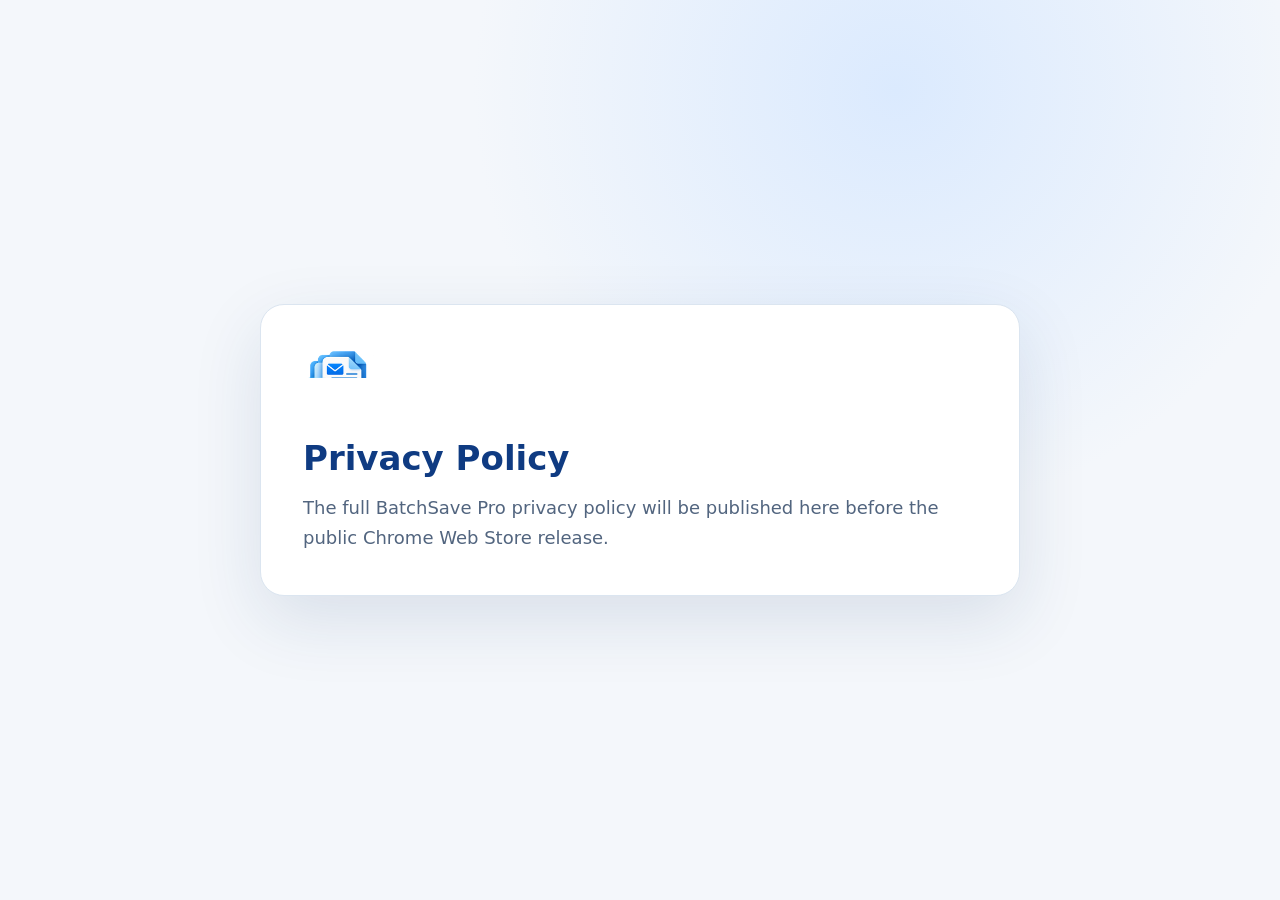
==== privacy.html @ c43b8099 "Add BatchSave Pro website scaffold and public brand assets" ====
<!doctype html>
<html lang="en">
<head>
  <meta charset="utf-8">
  <meta name="viewport" content="width=device-width,initial-scale=1">
  <meta name="robots" content="index,follow">
  <title>Privacy Policy — BatchSave Pro</title>
  <link rel="icon" href="assets/batchsave-logo.png">
  <link rel="stylesheet" href="styles.css">
</head>
<body>
  <main class="shell">
    <article class="hero" style="display:block;max-width:760px">
      <img class="logo" src="assets/batchsave-logo.png" alt="BatchSave Pro" style="width:72px;height:72px">
      <h1 style="font-size:34px;margin-top:18px">Privacy Policy</h1>
      <p class="lead">The full BatchSave Pro privacy policy will be published here before the public Chrome Web Store release.</p>
    </article>
  </main>
</body>
</html>
---- styles.css ----
:root{
  font-family:Inter,system-ui,-apple-system,"Segoe UI",sans-serif;
  color:#12213d;
  background:#f4f7fb;
}
*{box-sizing:border-box}
body{margin:0;min-height:100vh}
.shell{
  min-height:100vh;
  display:grid;
  place-items:center;
  padding:32px;
  background:
    radial-gradient(circle at 70% 10%,#dbeafe 0,transparent 35%),
    #f4f7fb;
}
.hero{
  width:min(760px,100%);
  display:flex;
  gap:28px;
  align-items:center;
  padding:42px;
  border:1px solid #dbe5f0;
  border-radius:24px;
  background:#fff;
  box-shadow:0 24px 70px rgba(25,57,107,.12);
}
.logo{width:112px;height:112px;object-fit:contain;flex:0 0 112px}
.eyebrow{
  margin:0 0 8px;
  color:#2563eb;
  font-size:13px;
  font-weight:700;
  letter-spacing:.08em;
  text-transform:uppercase;
}
h1{margin:0;font-size:44px;line-height:1.05;color:#0f3b82}
.lead{margin:16px 0 0;font-size:18px;line-height:1.65;color:#52657f}
.status{
  display:inline-block;
  margin:20px 0 0;
  padding:9px 13px;
  border-radius:999px;
  background:#eff6ff;
  color:#1d4ed8;
  font-size:13px;
  font-weight:700;
}
@media(max-width:620px){
  .hero{align-items:flex-start;flex-direction:column;padding:28px}
  .logo{width:88px;height:88px;flex-basis:88px}
  h1{font-size:36px}
}
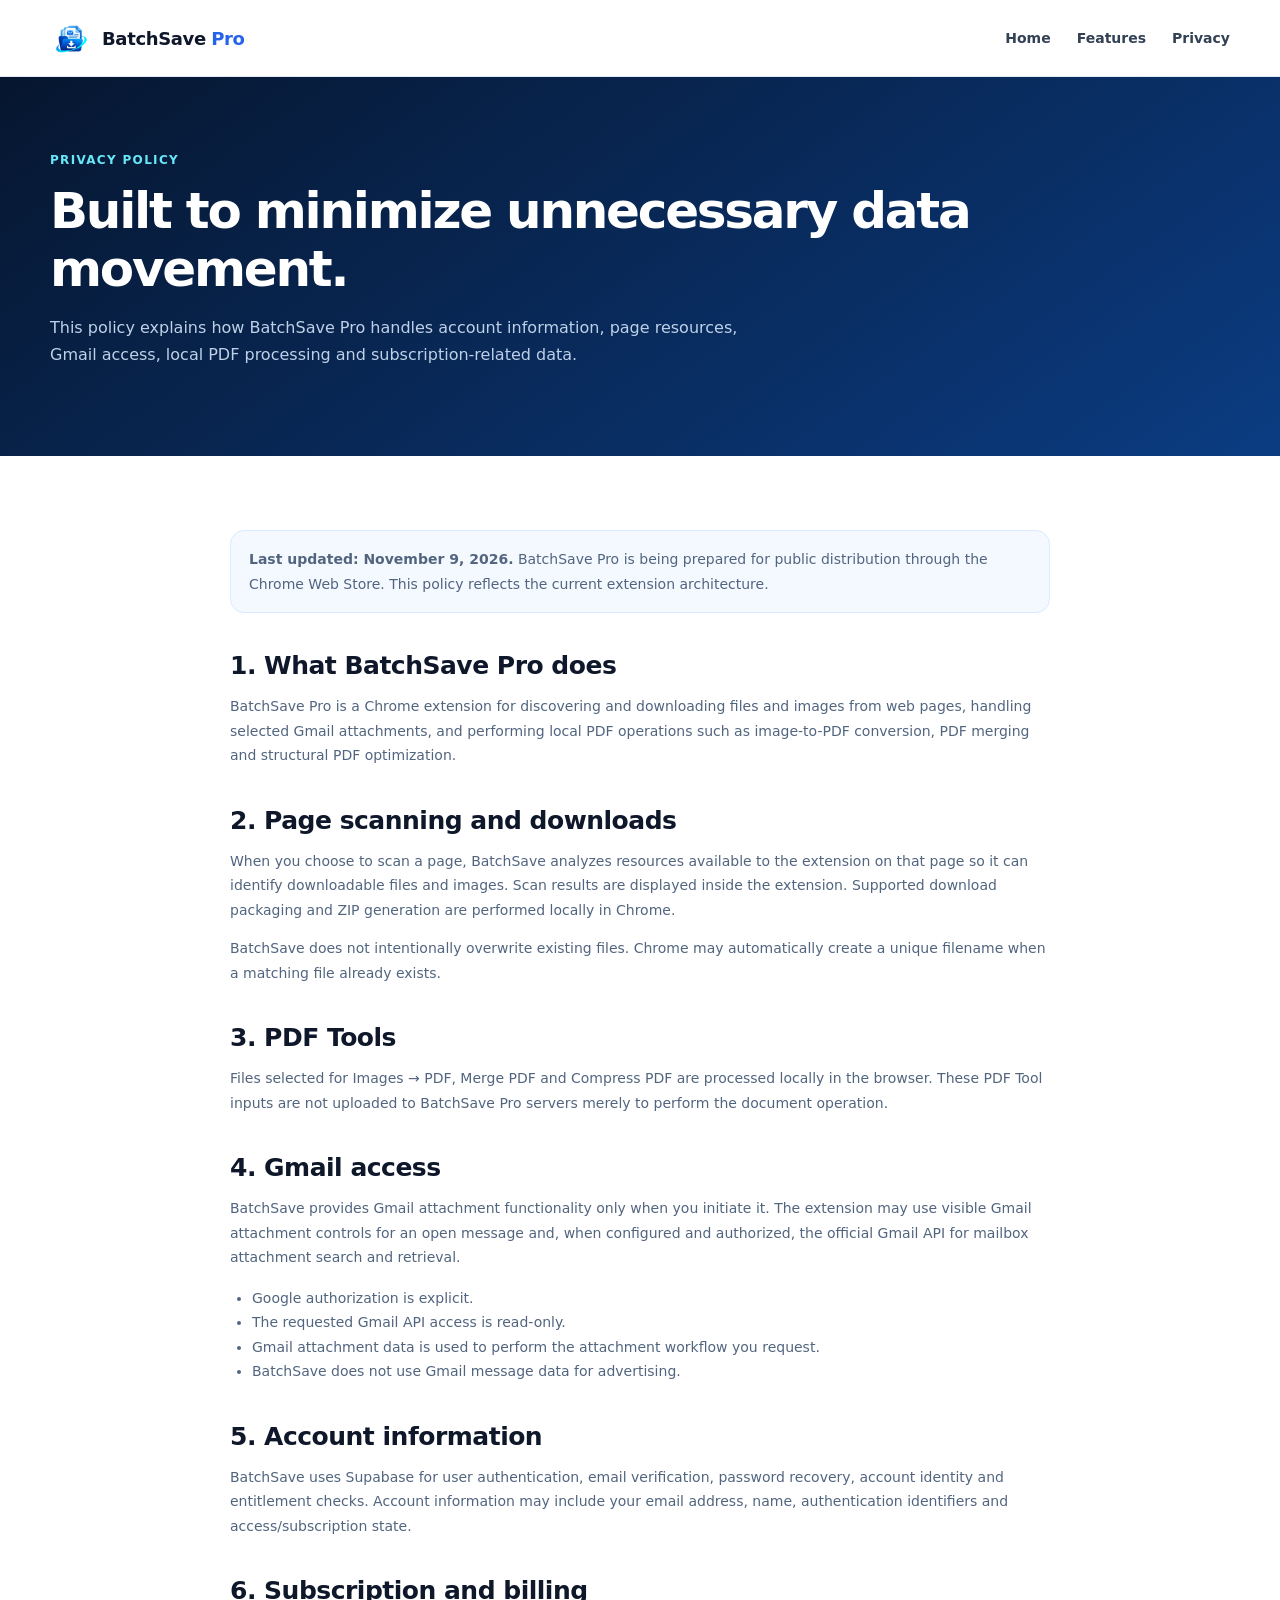
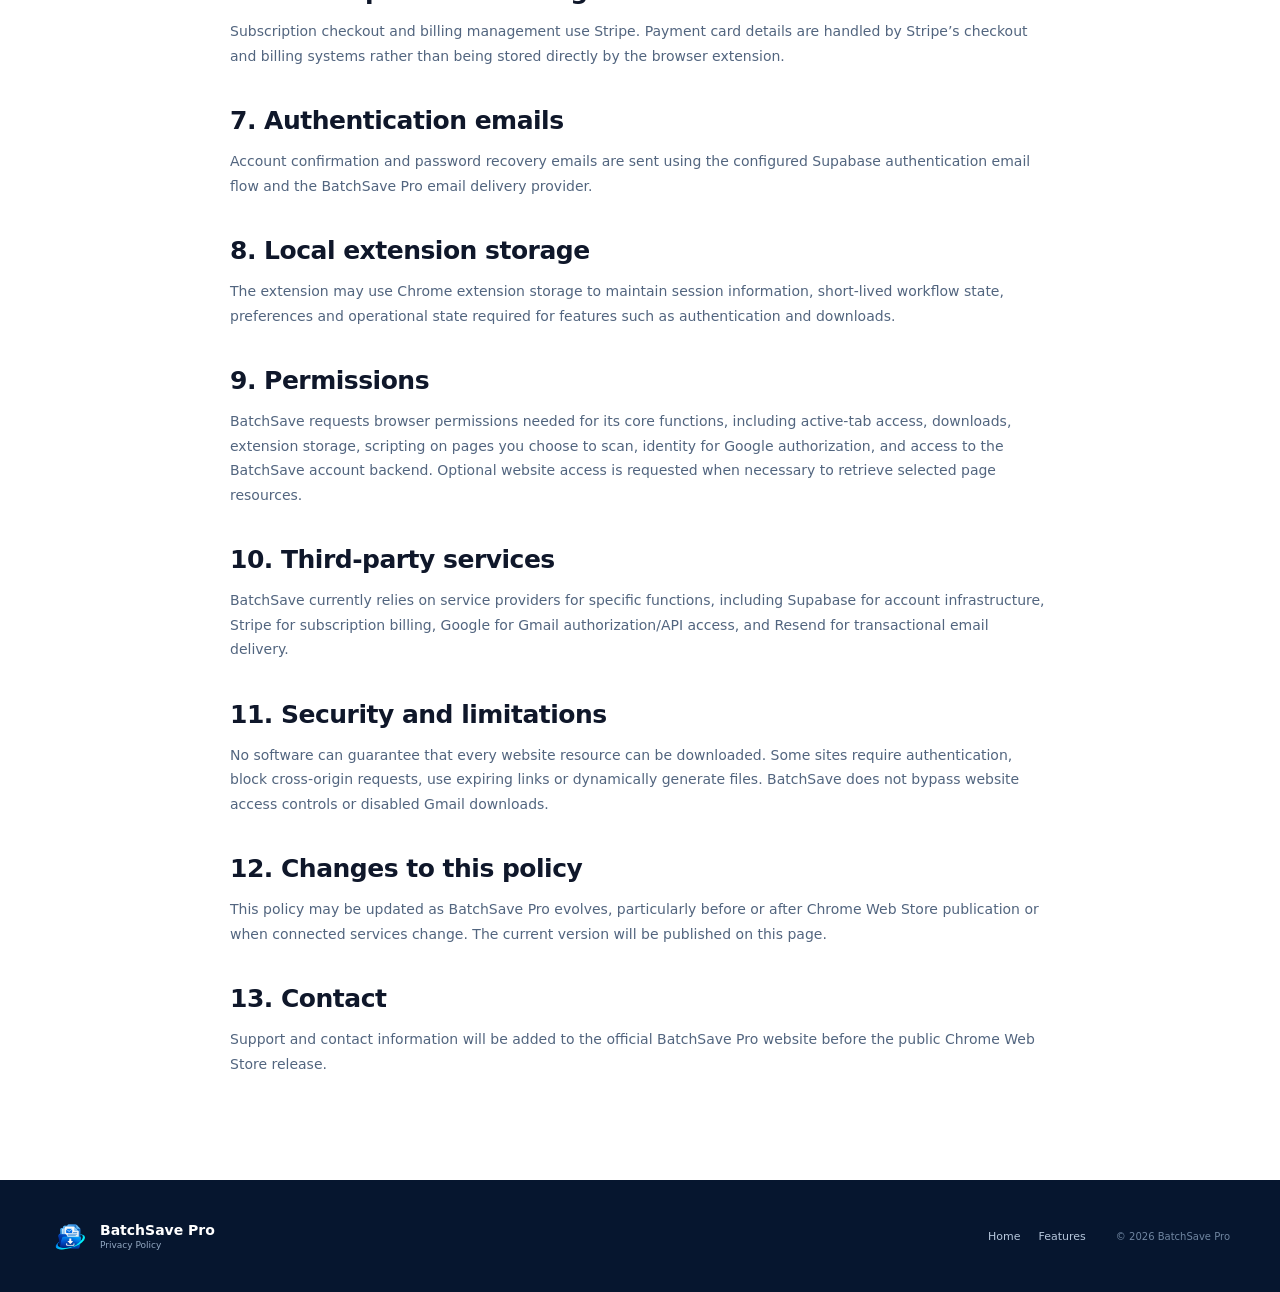
==== commit 35c3b2a6: "Launch modern BatchSave Pro product website" ====
--- a/privacy.html
+++ b/privacy.html
@@ -3,18 +3,90 @@
 <head>
   <meta charset="utf-8">
   <meta name="viewport" content="width=device-width,initial-scale=1">
-  <meta name="robots" content="index,follow">
+  <meta name="description" content="BatchSave Pro privacy policy.">
+  <meta name="theme-color" content="#071b45">
   <title>Privacy Policy — BatchSave Pro</title>
-  <link rel="icon" href="assets/batchsave-logo.png">
+  <link rel="icon" type="image/png" href="assets/app-icon.png">
   <link rel="stylesheet" href="styles.css">
+  <style>
+    .policy-hero{background:linear-gradient(145deg,#06162f,#0b3c82);padding:72px 0;color:#fff}
+    .policy-hero h1{font-size:50px;letter-spacing:-.045em;margin:14px 0 12px}
+    .policy-hero p{color:#bfd1e8;max-width:720px;line-height:1.7}
+    .policy{max-width:820px;margin:0 auto;padding:60px 0 90px}
+    .policy h2{font-size:25px;margin:38px 0 12px;letter-spacing:-.02em}
+    .policy h3{font-size:17px;margin:24px 0 8px}
+    .policy p,.policy li{font-size:14px;line-height:1.75;color:#52657f}
+    .policy ul{padding-left:22px}
+    .policy .notice{background:#f4f8ff;border:1px solid #dbeafe;border-radius:14px;padding:16px 18px}
+  </style>
 </head>
 <body>
-  <main class="shell">
-    <article class="hero" style="display:block;max-width:760px">
-      <img class="logo" src="assets/batchsave-logo.png" alt="BatchSave Pro" style="width:72px;height:72px">
-      <h1 style="font-size:34px;margin-top:18px">Privacy Policy</h1>
-      <p class="lead">The full BatchSave Pro privacy policy will be published here before the public Chrome Web Store release.</p>
-    </article>
-  </main>
+<header class="site-header">
+  <div class="container nav">
+    <a class="brand" href="/"><img src="assets/batchsave-logo.png" alt=""><span><strong>BatchSave</strong> <em>Pro</em></span></a>
+    <nav class="nav-links"><a href="/">Home</a><a href="/#features">Features</a><a href="/#privacy">Privacy</a></nav>
+  </div>
+</header>
+<main>
+<section class="policy-hero">
+  <div class="container">
+    <span class="section-kicker light">Privacy Policy</span>
+    <h1>Built to minimize unnecessary data movement.</h1>
+    <p>This policy explains how BatchSave Pro handles account information, page resources, Gmail access, local PDF processing and subscription-related data.</p>
+  </div>
+</section>
+<div class="container">
+  <article class="policy">
+    <p class="notice"><strong>Last updated: November 9, 2026.</strong> BatchSave Pro is being prepared for public distribution through the Chrome Web Store. This policy reflects the current extension architecture.</p>
+
+    <h2>1. What BatchSave Pro does</h2>
+    <p>BatchSave Pro is a Chrome extension for discovering and downloading files and images from web pages, handling selected Gmail attachments, and performing local PDF operations such as image-to-PDF conversion, PDF merging and structural PDF optimization.</p>
+
+    <h2>2. Page scanning and downloads</h2>
+    <p>When you choose to scan a page, BatchSave analyzes resources available to the extension on that page so it can identify downloadable files and images. Scan results are displayed inside the extension. Supported download packaging and ZIP generation are performed locally in Chrome.</p>
+    <p>BatchSave does not intentionally overwrite existing files. Chrome may automatically create a unique filename when a matching file already exists.</p>
+
+    <h2>3. PDF Tools</h2>
+    <p>Files selected for Images → PDF, Merge PDF and Compress PDF are processed locally in the browser. These PDF Tool inputs are not uploaded to BatchSave Pro servers merely to perform the document operation.</p>
+
+    <h2>4. Gmail access</h2>
+    <p>BatchSave provides Gmail attachment functionality only when you initiate it. The extension may use visible Gmail attachment controls for an open message and, when configured and authorized, the official Gmail API for mailbox attachment search and retrieval.</p>
+    <ul>
+      <li>Google authorization is explicit.</li>
+      <li>The requested Gmail API access is read-only.</li>
+      <li>Gmail attachment data is used to perform the attachment workflow you request.</li>
+      <li>BatchSave does not use Gmail message data for advertising.</li>
+    </ul>
+
+    <h2>5. Account information</h2>
+    <p>BatchSave uses Supabase for user authentication, email verification, password recovery, account identity and entitlement checks. Account information may include your email address, name, authentication identifiers and access/subscription state.</p>
+
+    <h2>6. Subscription and billing</h2>
+    <p>Subscription checkout and billing management use Stripe. Payment card details are handled by Stripe’s checkout and billing systems rather than being stored directly by the browser extension.</p>
+
+    <h2>7. Authentication emails</h2>
+    <p>Account confirmation and password recovery emails are sent using the configured Supabase authentication email flow and the BatchSave Pro email delivery provider.</p>
+
+    <h2>8. Local extension storage</h2>
+    <p>The extension may use Chrome extension storage to maintain session information, short-lived workflow state, preferences and operational state required for features such as authentication and downloads.</p>
+
+    <h2>9. Permissions</h2>
+    <p>BatchSave requests browser permissions needed for its core functions, including active-tab access, downloads, extension storage, scripting on pages you choose to scan, identity for Google authorization, and access to the BatchSave account backend. Optional website access is requested when necessary to retrieve selected page resources.</p>
+
+    <h2>10. Third-party services</h2>
+    <p>BatchSave currently relies on service providers for specific functions, including Supabase for account infrastructure, Stripe for subscription billing, Google for Gmail authorization/API access, and Resend for transactional email delivery.</p>
+
+    <h2>11. Security and limitations</h2>
+    <p>No software can guarantee that every website resource can be downloaded. Some sites require authentication, block cross-origin requests, use expiring links or dynamically generate files. BatchSave does not bypass website access controls or disabled Gmail downloads.</p>
+
+    <h2>12. Changes to this policy</h2>
+    <p>This policy may be updated as BatchSave Pro evolves, particularly before or after Chrome Web Store publication or when connected services change. The current version will be published on this page.</p>
+
+    <h2>13. Contact</h2>
+    <p>Support and contact information will be added to the official BatchSave Pro website before the public Chrome Web Store release.</p>
+  </article>
+</div>
+</main>
+<footer class="site-footer"><div class="container footer-grid"><div class="footer-brand"><img src="assets/batchsave-logo.png" alt=""><div><strong>BatchSave Pro</strong><span>Privacy Policy</span></div></div><div class="footer-links"><a href="/">Home</a><a href="/#features">Features</a></div><div class="footer-copy">© 2026 BatchSave Pro</div></div></footer>
 </body>
-</html>
+</html>
--- a/styles.css
+++ b/styles.css
@@ -1,53 +1,140 @@
 :root{
-  font-family:Inter,system-ui,-apple-system,"Segoe UI",sans-serif;
-  color:#12213d;
-  background:#f4f7fb;
+  --navy:#071b45;
+  --navy-2:#0b2d6b;
+  --blue:#2563eb;
+  --blue-2:#1d4ed8;
+  --cyan:#22d3ee;
+  --ink:#0f172a;
+  --text:#475569;
+  --muted:#64748b;
+  --line:#dbe5f0;
+  --soft:#f4f7fb;
+  --white:#fff;
+  font-family:Inter,ui-sans-serif,system-ui,-apple-system,BlinkMacSystemFont,"Segoe UI",sans-serif;
+  color:var(--ink);
+  background:var(--white);
 }
 *{box-sizing:border-box}
-body{margin:0;min-height:100vh}
-.shell{
-  min-height:100vh;
-  display:grid;
-  place-items:center;
-  padding:32px;
-  background:
-    radial-gradient(circle at 70% 10%,#dbeafe 0,transparent 35%),
-    #f4f7fb;
+html{scroll-behavior:smooth}
+body{margin:0;background:#fff;color:var(--ink);-webkit-font-smoothing:antialiased}
+a{color:inherit}
+img{max-width:100%}
+.container{width:min(1180px,calc(100% - 40px));margin:0 auto}
+.site-header{position:sticky;top:0;z-index:50;background:rgba(255,255,255,.88);border-bottom:1px solid rgba(219,229,240,.8);backdrop-filter:blur(18px)}
+.nav{height:76px;display:flex;align-items:center;gap:28px}
+.brand{display:flex;align-items:center;gap:10px;text-decoration:none;margin-right:auto}
+.brand img{width:42px;height:42px;object-fit:contain}
+.brand span{font-size:18px;letter-spacing:-.02em}.brand strong{font-weight:800}.brand em{font-style:normal;color:var(--blue);font-weight:800}
+.nav-links{display:flex;align-items:center;gap:26px}
+.nav-links a{font-size:14px;text-decoration:none;color:#334155;font-weight:600}
+.nav-links a:hover{color:var(--blue)}
+.nav-cta{border-radius:12px;background:var(--navy);color:#fff;padding:11px 15px;font-size:13px;font-weight:800;text-decoration:none}
+.is-disabled{cursor:default}
+.hero{position:relative;overflow:hidden;background:
+  radial-gradient(circle at 80% 18%,rgba(34,211,238,.18),transparent 28%),
+  radial-gradient(circle at 65% 58%,rgba(37,99,235,.12),transparent 32%),
+  linear-gradient(180deg,#f8fbff 0,#fff 92%);padding:94px 0 82px}
+.hero:before{content:"";position:absolute;inset:0;background-image:linear-gradient(rgba(7,27,69,.035) 1px,transparent 1px),linear-gradient(90deg,rgba(7,27,69,.035) 1px,transparent 1px);background-size:54px 54px;mask-image:linear-gradient(to bottom,#000,transparent 80%)}
+.hero-grid{position:relative;display:grid;grid-template-columns:1.02fr .98fr;gap:70px;align-items:center}
+.eyebrow,.section-kicker{display:inline-flex;align-items:center;gap:8px;font-size:12px;font-weight:800;letter-spacing:.11em;text-transform:uppercase;color:var(--blue)}
+.eyebrow-dot{width:7px;height:7px;border-radius:50%;background:#22c55e;box-shadow:0 0 0 5px rgba(34,197,94,.12)}
+.hero h1{font-size:clamp(54px,6vw,82px);line-height:.98;letter-spacing:-.06em;margin:20px 0 24px;max-width:720px}
+.hero h1 span{color:var(--blue)}
+.hero-lead{font-size:20px;line-height:1.65;color:#52657f;margin:0;max-width:670px}
+.hero-actions{display:flex;gap:12px;align-items:stretch;margin-top:32px;flex-wrap:wrap}
+.button{display:inline-flex;align-items:center;justify-content:center;border-radius:14px;text-decoration:none;font-weight:800;padding:14px 20px;min-height:54px}
+.button.primary{background:linear-gradient(135deg,#0b2d6b,#2563eb);color:#fff;flex-direction:column;align-items:flex-start;min-width:235px}
+.button.primary small{font-size:10px;color:#bfdbfe;margin-top:2px;font-weight:600}
+.button.secondary{border:1px solid var(--line);background:#fff;color:#1e293b}
+.trust-row{display:flex;gap:18px;flex-wrap:wrap;margin-top:25px;font-size:12px;color:#64748b;font-weight:650}
+.trust-row i{font-style:normal;color:#16a34a;margin-right:4px}
+.product-visual{border-radius:24px;background:#0b1934;padding:13px;box-shadow:0 35px 90px rgba(15,23,42,.22);transform:rotate(.5deg)}
+.browser-bar{height:38px;display:flex;gap:7px;align-items:center;padding:0 9px;color:#94a3b8}
+.browser-dot{width:8px;height:8px;border-radius:50%;background:#405275}
+.browser-address{margin-left:8px;flex:1;background:#132746;border:1px solid #244166;border-radius:9px;padding:6px 11px;font-size:10px}
+.extension-card{background:#f8fbff;border-radius:16px;overflow:hidden}
+.extension-head{padding:16px 18px;background:linear-gradient(135deg,#08265c,#1557c0);display:flex;align-items:center;justify-content:space-between;color:#fff}
+.extension-brand{display:flex;align-items:center;gap:10px}.extension-brand img{width:45px;height:45px;object-fit:contain}
+.extension-brand div{display:flex;flex-direction:column}.extension-brand strong{font-size:15px}.extension-brand small{font-size:9px;color:#dbeafe;margin-top:2px}
+.version-pill{font-size:9px;border:1px solid rgba(255,255,255,.35);padding:5px 8px;border-radius:999px;background:rgba(255,255,255,.08)}
+.account-strip{display:flex;align-items:center;gap:10px;padding:10px 16px;background:#eef5ff;border-bottom:1px solid #d9e6f6}
+.status-dot{width:8px;height:8px;border-radius:50%;background:#22c55e}
+.account-strip div{display:flex;flex-direction:column}.account-strip strong{font-size:10px}.account-strip small{font-size:8px;color:#64748b}
+.mini-tabs{display:grid;grid-template-columns:1fr 1fr;padding:10px 15px 0;gap:6px}
+.mini-tabs span{font-size:10px;text-align:center;padding:8px;border-radius:9px;color:#64748b}.mini-tabs .active{background:#e6efff;color:#1557c0;font-weight:800}
+.mini-actions{display:grid;grid-template-columns:1fr 1fr;gap:7px;padding:10px 15px}.mini-actions span{font-size:9px;text-align:center;border:1px solid #cbd8ea;padding:9px;border-radius:9px;font-weight:700}.mini-actions .primary-action{background:#2563eb;color:#fff;border-color:#2563eb}
+.mini-filter{display:flex;justify-content:space-between;padding:8px 15px;font-size:8px;color:#64748b;border-top:1px solid #edf2f7;border-bottom:1px solid #edf2f7}.mini-filter strong{color:#334155}
+.file-row{display:grid;grid-template-columns:18px 32px 1fr auto;gap:8px;align-items:center;padding:10px 15px;border-bottom:1px solid #edf2f7}
+.check{width:15px;height:15px;border:1px solid #b7c6da;border-radius:4px;font-size:9px;display:grid;place-items:center}.check.on{background:#2563eb;color:#fff;border-color:#2563eb}
+.file-icon{width:30px;height:30px;border-radius:8px;background:#fee2e2;color:#b91c1c;display:grid;place-items:center;font-size:7px;font-weight:900}.file-icon.photo{background:#dcfce7;color:#15803d}.file-icon.doc{background:#dbeafe;color:#1d4ed8}
+.file-row div{display:flex;flex-direction:column}.file-row strong{font-size:9px}.file-row small{font-size:7px;color:#94a3b8;margin-top:2px}.file-row b{font-size:7px;color:#64748b}
+.mini-footer{display:flex;justify-content:space-between;align-items:center;padding:12px 15px;font-size:8px;color:#64748b}.mini-footer strong{background:#0f3b82;color:#fff;border-radius:8px;padding:7px 9px}
+.metrics{border-top:1px solid #eef2f7;border-bottom:1px solid #eef2f7;background:#fff}
+.metrics-grid{display:grid;grid-template-columns:repeat(4,1fr)}
+.metrics-grid div{padding:25px 22px;border-right:1px solid #eef2f7;display:flex;flex-direction:column}.metrics-grid div:last-child{border-right:0}
+.metrics-grid strong{font-size:22px;letter-spacing:-.03em}.metrics-grid span{font-size:12px;color:#64748b;margin-top:3px}
+.section{padding:100px 0}
+.section-heading{max-width:780px;margin-bottom:46px}.section-heading.centered{text-align:center;margin-left:auto;margin-right:auto}
+.section-heading h2,.split h2,.privacy-grid h2,.account-section h2,.cta-card h2{font-size:clamp(38px,4.6vw,58px);line-height:1.08;letter-spacing:-.045em;margin:14px 0 18px}
+.section-heading p,.section-copy,.privacy-grid>div>p{font-size:18px;line-height:1.7;color:#64748b;margin:0}
+.feature-grid{display:grid;grid-template-columns:repeat(3,1fr);gap:16px}
+.feature-card{border:1px solid var(--line);border-radius:20px;padding:28px;background:linear-gradient(180deg,#fff,#fbfdff);min-height:245px}
+.feature-card.feature-large{grid-column:span 2;background:linear-gradient(135deg,#f4f8ff,#fff)}
+.feature-icon{width:44px;height:44px;border-radius:12px;background:#eaf1ff;color:#1d4ed8;display:grid;place-items:center;font-size:15px;font-weight:900;margin-bottom:24px}
+.card-kicker{font-size:11px;text-transform:uppercase;letter-spacing:.1em;color:#2563eb;font-weight:800}
+.feature-card h3,.pdf-card h3{font-size:23px;letter-spacing:-.025em;margin:8px 0 10px}.feature-card:not(.feature-large) h3{margin-top:0}
+.feature-card p,.pdf-card p{font-size:14px;line-height:1.7;color:#64748b;margin:0}
+.chip-row{display:flex;gap:7px;flex-wrap:wrap;margin-top:20px}.chip-row span{border-radius:999px;background:#fff;border:1px solid #dbe5f0;padding:6px 9px;font-size:10px;font-weight:800;color:#52657f}
+.section-dark{background:linear-gradient(145deg,#06162f,#0a2c68 70%,#0b3c82);color:#fff;position:relative;overflow:hidden}
+.section-dark:after{content:"";position:absolute;width:520px;height:520px;border-radius:50%;border:1px solid rgba(96,165,250,.16);right:-180px;top:-180px;box-shadow:0 0 0 70px rgba(96,165,250,.035),0 0 0 140px rgba(96,165,250,.025)}
+.split{display:grid;grid-template-columns:1fr 1fr;gap:74px;align-items:center;position:relative;z-index:1}
+.section-kicker.light{color:#67e8f9}.light-copy{color:#bfd1e8!important}
+.dark-feature-list{margin-top:34px;display:grid;gap:22px}.dark-feature-list>div{display:grid;grid-template-columns:44px 1fr;gap:14px}.dark-feature-list>div>span{color:#67e8f9;font-size:11px;font-weight:900;padding-top:3px}.dark-feature-list strong{font-size:16px}.dark-feature-list p{color:#a9bdd8;font-size:13px;line-height:1.65;margin:5px 0 0}.dark-feature-list code{color:#bae6fd;background:rgba(255,255,255,.08);padding:2px 5px;border-radius:5px}
+.privacy-note{margin-top:28px;border:1px solid rgba(125,211,252,.25);background:rgba(15,23,42,.25);border-radius:14px;padding:15px;color:#bcd1ea;font-size:12px}.privacy-note strong{color:#fff}
+.mail-visual{background:#fff;color:#0f172a;border-radius:22px;padding:20px;box-shadow:0 28px 70px rgba(0,0,0,.25);transform:rotate(-.7deg)}
+.mail-head{display:flex;align-items:center;gap:12px;border-bottom:1px solid #edf2f7;padding-bottom:14px}.mail-logo{width:40px;height:40px;border-radius:11px;background:#ea4335;color:#fff;display:grid;place-items:center;font-weight:900}.mail-head div{display:flex;flex-direction:column}.mail-head strong{font-size:14px}.mail-head small{font-size:9px;color:#94a3b8}
+.mail-search{display:flex;justify-content:space-between;align-items:center;margin:16px 0;border:1px solid #dbe5f0;border-radius:10px;padding:9px 10px;font-size:9px;color:#64748b}.mail-search b{background:#2563eb;color:#fff;padding:7px 9px;border-radius:7px;font-size:8px}
+.mail-file{display:grid;grid-template-columns:20px 1fr auto;gap:9px;align-items:center;padding:12px 6px;border-bottom:1px solid #eef2f7}.mail-check{width:16px;height:16px;border-radius:4px;background:#2563eb;color:#fff;display:grid;place-items:center;font-size:9px}.mail-file div{display:flex;flex-direction:column}.mail-file strong{font-size:10px}.mail-file small{font-size:8px;color:#94a3b8;margin-top:2px}.mail-file em{font-style:normal;font-size:8px;color:#64748b;font-weight:800}
+.mail-bottom{display:flex;align-items:center;justify-content:space-between;margin-top:16px;font-size:9px}.mail-bottom div{display:flex;gap:6px}.mail-bottom b{background:#2563eb;color:#fff;padding:8px 9px;border-radius:7px;font-size:8px}.mail-bottom b.outline{background:#fff;color:#334155;border:1px solid #dbe5f0}
+.pdf-grid{display:grid;grid-template-columns:repeat(3,1fr);gap:18px}
+.pdf-card{position:relative;border:1px solid var(--line);border-radius:22px;padding:30px;background:#fff;overflow:hidden}.pdf-card.featured{background:linear-gradient(180deg,#f3f7ff,#fff);border-color:#bfdbfe}
+.pdf-number{position:absolute;right:22px;top:18px;font-size:42px;font-weight:900;color:#edf2f7}.pdf-card.featured .pdf-number{color:#dce8ff}
+.pdf-icon{display:inline-flex;border-radius:10px;background:#0f3b82;color:#fff;padding:8px 10px;font-size:10px;font-weight:900;letter-spacing:.05em;margin-bottom:22px}
+.pdf-card ul{list-style:none;padding:0;margin:22px 0 0;display:grid;gap:9px}.pdf-card li{font-size:12px;color:#52657f}.pdf-card li:before{content:"✓";color:#2563eb;font-weight:900;margin-right:8px}
+.privacy-section{background:#f7f9fc}
+.privacy-grid{display:grid;grid-template-columns:.8fr 1.2fr;gap:70px;align-items:center}
+.text-link{display:inline-block;color:#1d4ed8;font-size:14px;font-weight:800;text-decoration:none;margin-top:24px}
+.privacy-cards{display:grid;grid-template-columns:1fr 1fr;gap:12px}.privacy-cards article{display:grid;grid-template-columns:36px 1fr;gap:12px;background:#fff;border:1px solid #e2e8f0;border-radius:16px;padding:20px}.privacy-cards article>span{width:34px;height:34px;border-radius:10px;background:#eaf1ff;color:#1d4ed8;display:grid;place-items:center;font-weight:900}.privacy-cards strong{font-size:13px}.privacy-cards p{font-size:11px;line-height:1.55;color:#64748b;margin:5px 0 0}
+.account-split{align-items:center}.account-visual{padding:30px;background:linear-gradient(145deg,#eaf2ff,#f8fbff);border-radius:28px}.account-window{background:#fff;border:1px solid #dbe5f0;border-radius:18px;padding:24px;box-shadow:0 18px 50px rgba(15,23,42,.08)}.window-kicker{font-size:9px;letter-spacing:.12em;font-weight:900;color:#2563eb}
+.account-person{display:flex;gap:12px;align-items:center;padding:20px 0;border-bottom:1px solid #eef2f7}.account-person img{width:46px;height:46px;object-fit:contain}.account-person div{display:flex;flex-direction:column}.account-person strong{font-size:14px}.account-person small{font-size:10px;color:#22a060;margin-top:2px}
+.account-line{display:flex;justify-content:space-between;gap:15px;padding:14px 0;border-bottom:1px solid #eef2f7;font-size:11px}.account-line span{color:#64748b}.account-line strong{text-align:right}
+.account-buttons{display:grid;grid-template-columns:1fr 1fr;gap:8px;margin-top:18px}.account-buttons span{text-align:center;border-radius:9px;border:1px solid #dbe5f0;padding:9px;font-size:9px;font-weight:800}
+.bullet-grid{display:grid;grid-template-columns:1fr 1fr;gap:11px;margin-top:24px}.bullet-grid span{font-size:13px;color:#334155}
+.price-card{display:flex;gap:24px;align-items:center;margin-top:28px;border:1px solid #bfdbfe;background:#f3f7ff;border-radius:17px;padding:18px}.price-card div{display:flex;flex-direction:column;min-width:145px}.price-card small{font-size:10px;color:#2563eb;font-weight:800;text-transform:uppercase}.price-card strong{font-size:26px;letter-spacing:-.03em}.price-card strong em{font-style:normal;font-size:11px;color:#64748b;font-weight:600}.price-card p{font-size:11px;line-height:1.5;color:#64748b;margin:0}
+.cta-section{padding-top:35px}.cta-card{display:grid;grid-template-columns:80px 1fr auto;gap:28px;align-items:center;background:linear-gradient(135deg,#071b45,#1557c0);border-radius:28px;padding:38px;color:#fff;box-shadow:0 26px 70px rgba(15,53,120,.22)}.cta-card>img{width:72px;height:72px;object-fit:contain}.cta-card h2{font-size:34px;margin:9px 0 8px}.cta-card p{color:#c6d8ef;font-size:13px;line-height:1.6;margin:0}.store-button{background:#fff;color:#0f3b82;border-radius:13px;padding:13px 16px;font-size:12px;font-weight:900;min-width:170px;text-align:center}.store-button small{font-size:8px;color:#64748b}
+.faq-section{padding-top:70px}.faq-grid{max-width:900px;margin:0 auto;border-top:1px solid #e2e8f0}.faq-grid details{border-bottom:1px solid #e2e8f0;padding:0}.faq-grid summary{cursor:pointer;list-style:none;font-size:15px;font-weight:750;padding:20px 4px;position:relative}.faq-grid summary:after{content:"+";position:absolute;right:4px;color:#2563eb;font-size:20px}.faq-grid details[open] summary:after{content:"−"}.faq-grid details p{font-size:13px;line-height:1.7;color:#64748b;margin:-5px 0 20px}
+.site-footer{background:#06162f;color:#fff;padding:36px 0}.footer-grid{display:grid;grid-template-columns:1fr auto auto;gap:30px;align-items:center}.footer-brand{display:flex;align-items:center;gap:10px}.footer-brand img{width:40px;height:40px}.footer-brand div{display:flex;flex-direction:column}.footer-brand strong{font-size:14px}.footer-brand span{font-size:9px;color:#93a8c2;margin-top:2px}.footer-links{display:flex;gap:18px}.footer-links a{color:#b6c7dc;text-decoration:none;font-size:11px}.footer-copy{font-size:10px;color:#7086a1}
+@media(max-width:980px){
+  .nav-links{display:none}
+  .hero-grid,.split,.privacy-grid{grid-template-columns:1fr}
+  .hero-grid{gap:50px}
+  .product-visual{max-width:620px;margin:0 auto;width:100%}
+  .feature-grid{grid-template-columns:1fr 1fr}.feature-card.feature-large{grid-column:span 2}
+  .pdf-grid{grid-template-columns:1fr}
+  .cta-card{grid-template-columns:65px 1fr}.cta-card .store-button{grid-column:1/-1}
 }
-.hero{
-  width:min(760px,100%);
-  display:flex;
-  gap:28px;
-  align-items:center;
-  padding:42px;
-  border:1px solid #dbe5f0;
-  border-radius:24px;
-  background:#fff;
-  box-shadow:0 24px 70px rgba(25,57,107,.12);
+@media(max-width:700px){
+  .container{width:min(100% - 28px,1180px)}
+  .nav{height:66px}.nav-cta{font-size:10px;padding:9px 11px}
+  .hero{padding:70px 0 58px}.hero h1{font-size:52px}.hero-lead{font-size:17px}
+  .trust-row{gap:10px}
+  .metrics-grid{grid-template-columns:1fr 1fr}.metrics-grid div{border-bottom:1px solid #eef2f7}
+  .section{padding:74px 0}
+  .feature-grid,.privacy-cards{grid-template-columns:1fr}.feature-card.feature-large{grid-column:span 1}
+  .feature-card{min-height:auto}
+  .account-visual{padding:14px}
+  .bullet-grid{grid-template-columns:1fr}
+  .price-card{align-items:flex-start;flex-direction:column;gap:8px}
+  .cta-card{grid-template-columns:1fr;text-align:left;padding:28px}.cta-card>img{width:58px;height:58px}
+  .footer-grid{grid-template-columns:1fr}.footer-links{flex-wrap:wrap}
 }
-.logo{width:112px;height:112px;object-fit:contain;flex:0 0 112px}
-.eyebrow{
-  margin:0 0 8px;
-  color:#2563eb;
-  font-size:13px;
-  font-weight:700;
-  letter-spacing:.08em;
-  text-transform:uppercase;
-}
-h1{margin:0;font-size:44px;line-height:1.05;color:#0f3b82}
-.lead{margin:16px 0 0;font-size:18px;line-height:1.65;color:#52657f}
-.status{
-  display:inline-block;
-  margin:20px 0 0;
-  padding:9px 13px;
-  border-radius:999px;
-  background:#eff6ff;
-  color:#1d4ed8;
-  font-size:13px;
-  font-weight:700;
-}
-@media(max-width:620px){
-  .hero{align-items:flex-start;flex-direction:column;padding:28px}
-  .logo{width:88px;height:88px;flex-basis:88px}
-  h1{font-size:36px}
-}
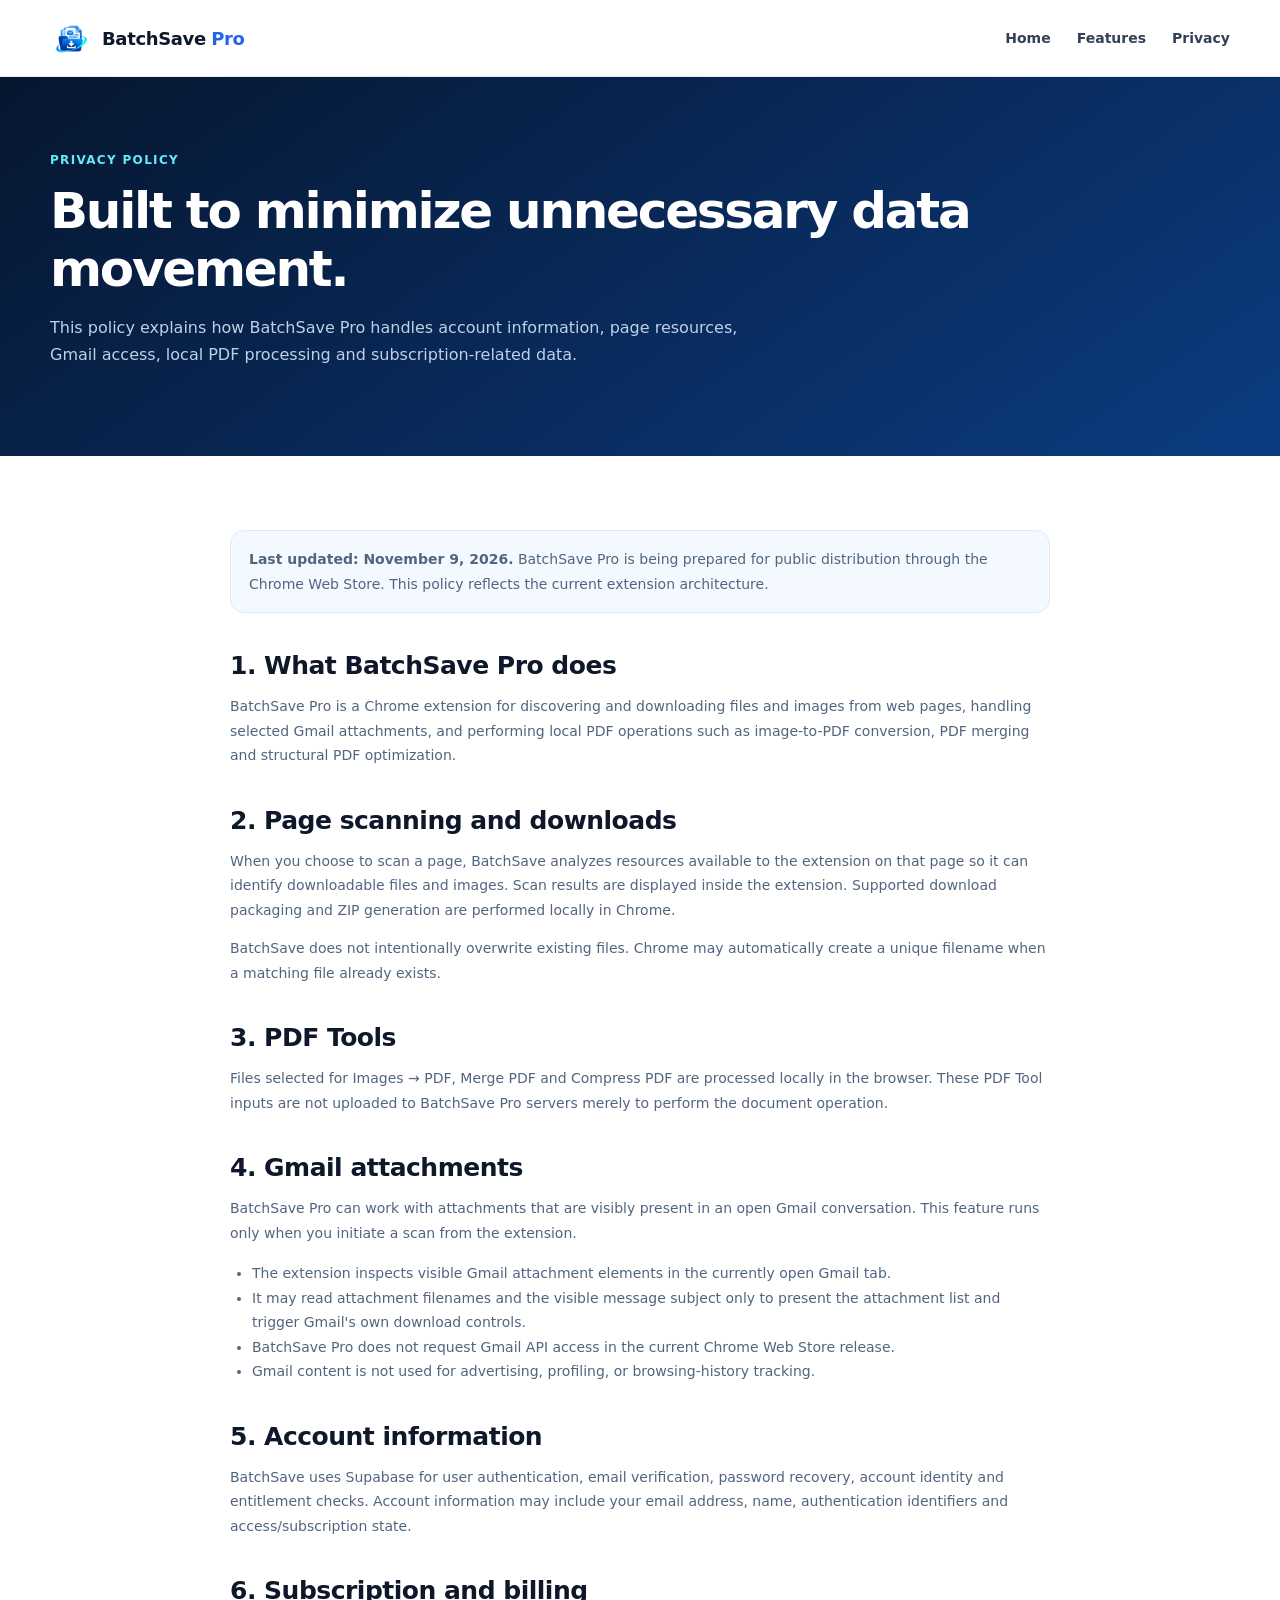
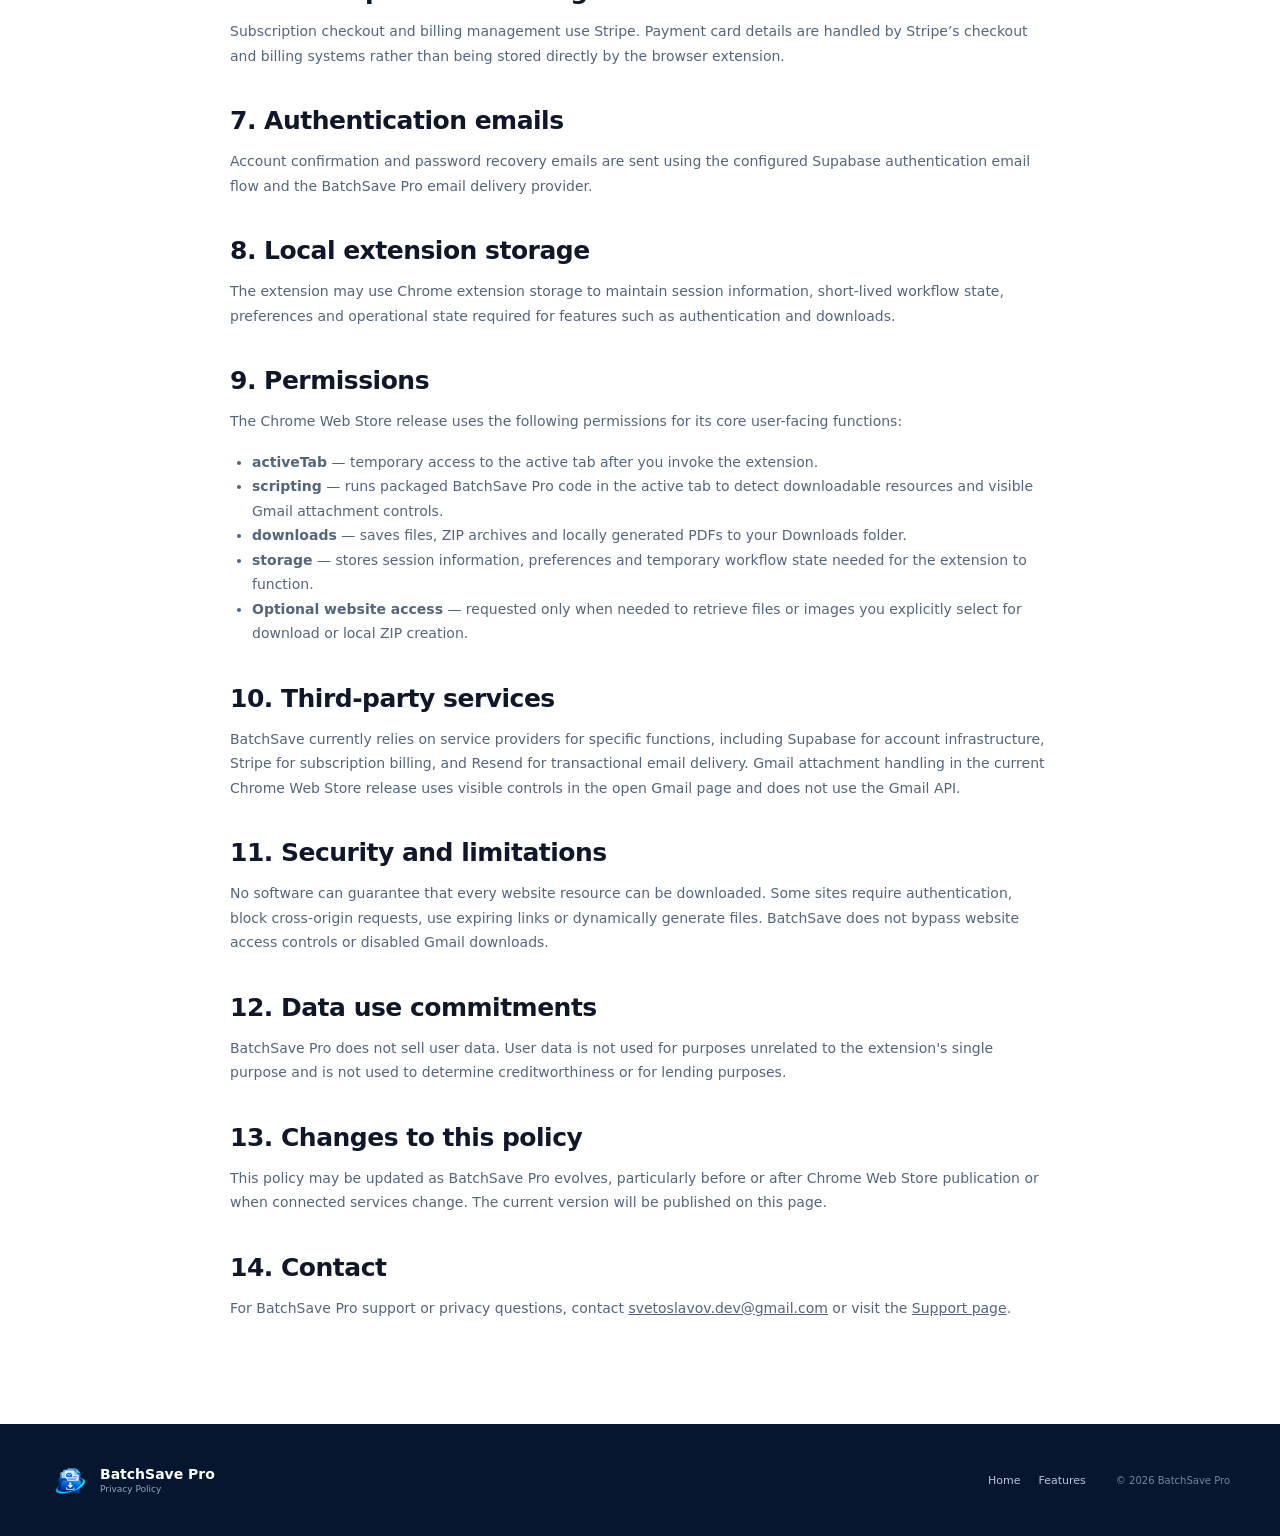
==== commit fd5241f8: "Align privacy policy with Chrome Web Store v1.0.0" ====
--- a/privacy.html
+++ b/privacy.html
@@ -49,13 +49,13 @@
     <h2>3. PDF Tools</h2>
     <p>Files selected for Images → PDF, Merge PDF and Compress PDF are processed locally in the browser. These PDF Tool inputs are not uploaded to BatchSave Pro servers merely to perform the document operation.</p>
 
-    <h2>4. Gmail access</h2>
-    <p>BatchSave provides Gmail attachment functionality only when you initiate it. The extension may use visible Gmail attachment controls for an open message and, when configured and authorized, the official Gmail API for mailbox attachment search and retrieval.</p>
+    <h2>4. Gmail attachments</h2>
+    <p>BatchSave Pro can work with attachments that are visibly present in an open Gmail conversation. This feature runs only when you initiate a scan from the extension.</p>
     <ul>
-      <li>Google authorization is explicit.</li>
-      <li>The requested Gmail API access is read-only.</li>
-      <li>Gmail attachment data is used to perform the attachment workflow you request.</li>
-      <li>BatchSave does not use Gmail message data for advertising.</li>
+      <li>The extension inspects visible Gmail attachment elements in the currently open Gmail tab.</li>
+      <li>It may read attachment filenames and the visible message subject only to present the attachment list and trigger Gmail's own download controls.</li>
+      <li>BatchSave Pro does not request Gmail API access in the current Chrome Web Store release.</li>
+      <li>Gmail content is not used for advertising, profiling, or browsing-history tracking.</li>
     </ul>
 
     <h2>5. Account information</h2>
@@ -71,19 +71,29 @@
     <p>The extension may use Chrome extension storage to maintain session information, short-lived workflow state, preferences and operational state required for features such as authentication and downloads.</p>
 
     <h2>9. Permissions</h2>
-    <p>BatchSave requests browser permissions needed for its core functions, including active-tab access, downloads, extension storage, scripting on pages you choose to scan, identity for Google authorization, and access to the BatchSave account backend. Optional website access is requested when necessary to retrieve selected page resources.</p>
+    <p>The Chrome Web Store release uses the following permissions for its core user-facing functions:</p>
+    <ul>
+      <li><strong>activeTab</strong> — temporary access to the active tab after you invoke the extension.</li>
+      <li><strong>scripting</strong> — runs packaged BatchSave Pro code in the active tab to detect downloadable resources and visible Gmail attachment controls.</li>
+      <li><strong>downloads</strong> — saves files, ZIP archives and locally generated PDFs to your Downloads folder.</li>
+      <li><strong>storage</strong> — stores session information, preferences and temporary workflow state needed for the extension to function.</li>
+      <li><strong>Optional website access</strong> — requested only when needed to retrieve files or images you explicitly select for download or local ZIP creation.</li>
+    </ul>
 
     <h2>10. Third-party services</h2>
-    <p>BatchSave currently relies on service providers for specific functions, including Supabase for account infrastructure, Stripe for subscription billing, Google for Gmail authorization/API access, and Resend for transactional email delivery.</p>
+    <p>BatchSave currently relies on service providers for specific functions, including Supabase for account infrastructure, Stripe for subscription billing, and Resend for transactional email delivery. Gmail attachment handling in the current Chrome Web Store release uses visible controls in the open Gmail page and does not use the Gmail API.</p>
 
     <h2>11. Security and limitations</h2>
     <p>No software can guarantee that every website resource can be downloaded. Some sites require authentication, block cross-origin requests, use expiring links or dynamically generate files. BatchSave does not bypass website access controls or disabled Gmail downloads.</p>
 
-    <h2>12. Changes to this policy</h2>
+    <h2>12. Data use commitments</h2>
+    <p>BatchSave Pro does not sell user data. User data is not used for purposes unrelated to the extension's single purpose and is not used to determine creditworthiness or for lending purposes.</p>
+
+    <h2>13. Changes to this policy</h2>
     <p>This policy may be updated as BatchSave Pro evolves, particularly before or after Chrome Web Store publication or when connected services change. The current version will be published on this page.</p>
 
-    <h2>13. Contact</h2>
-    <p>Support and contact information will be added to the official BatchSave Pro website before the public Chrome Web Store release.</p>
+    <h2>14. Contact</h2>
+    <p>For BatchSave Pro support or privacy questions, contact <a href="mailto:svetoslavov.dev@gmail.com">svetoslavov.dev@gmail.com</a> or visit the <a href="support.html">Support page</a>.</p>
   </article>
 </div>
 </main>
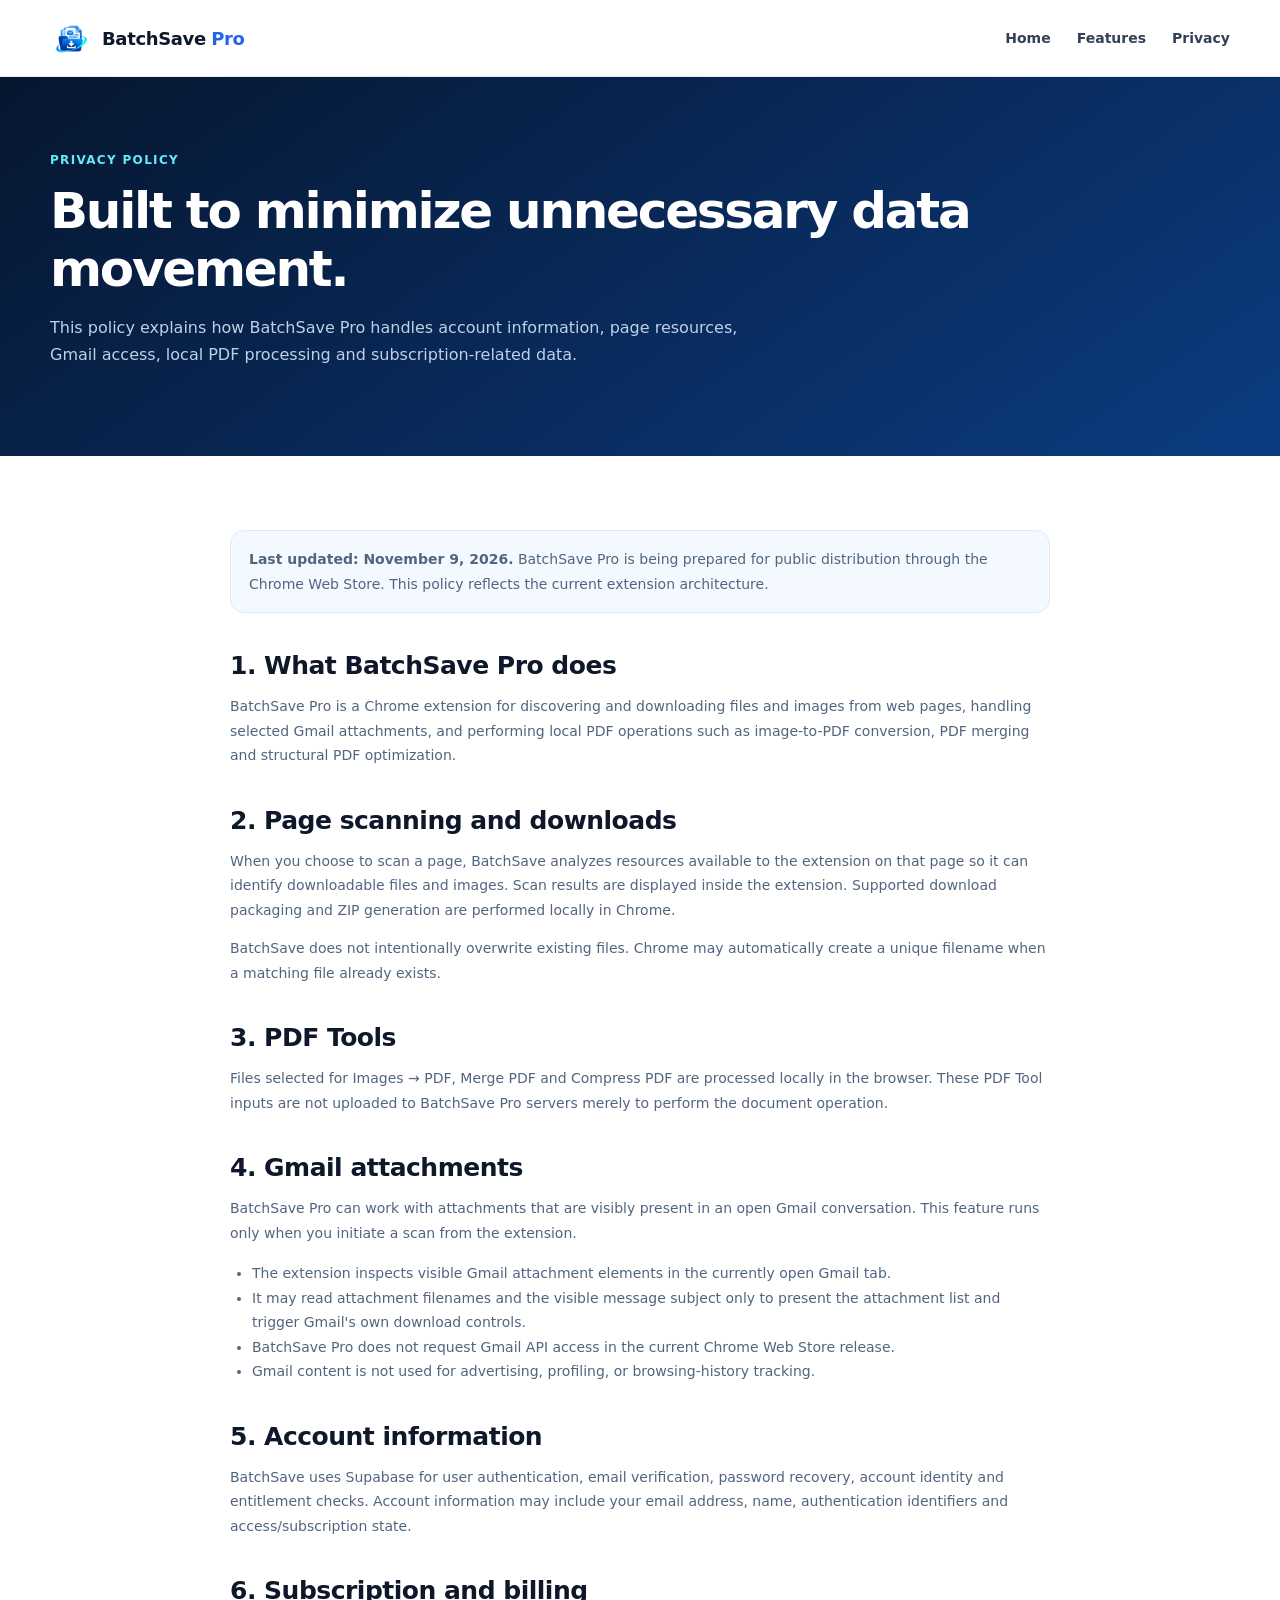
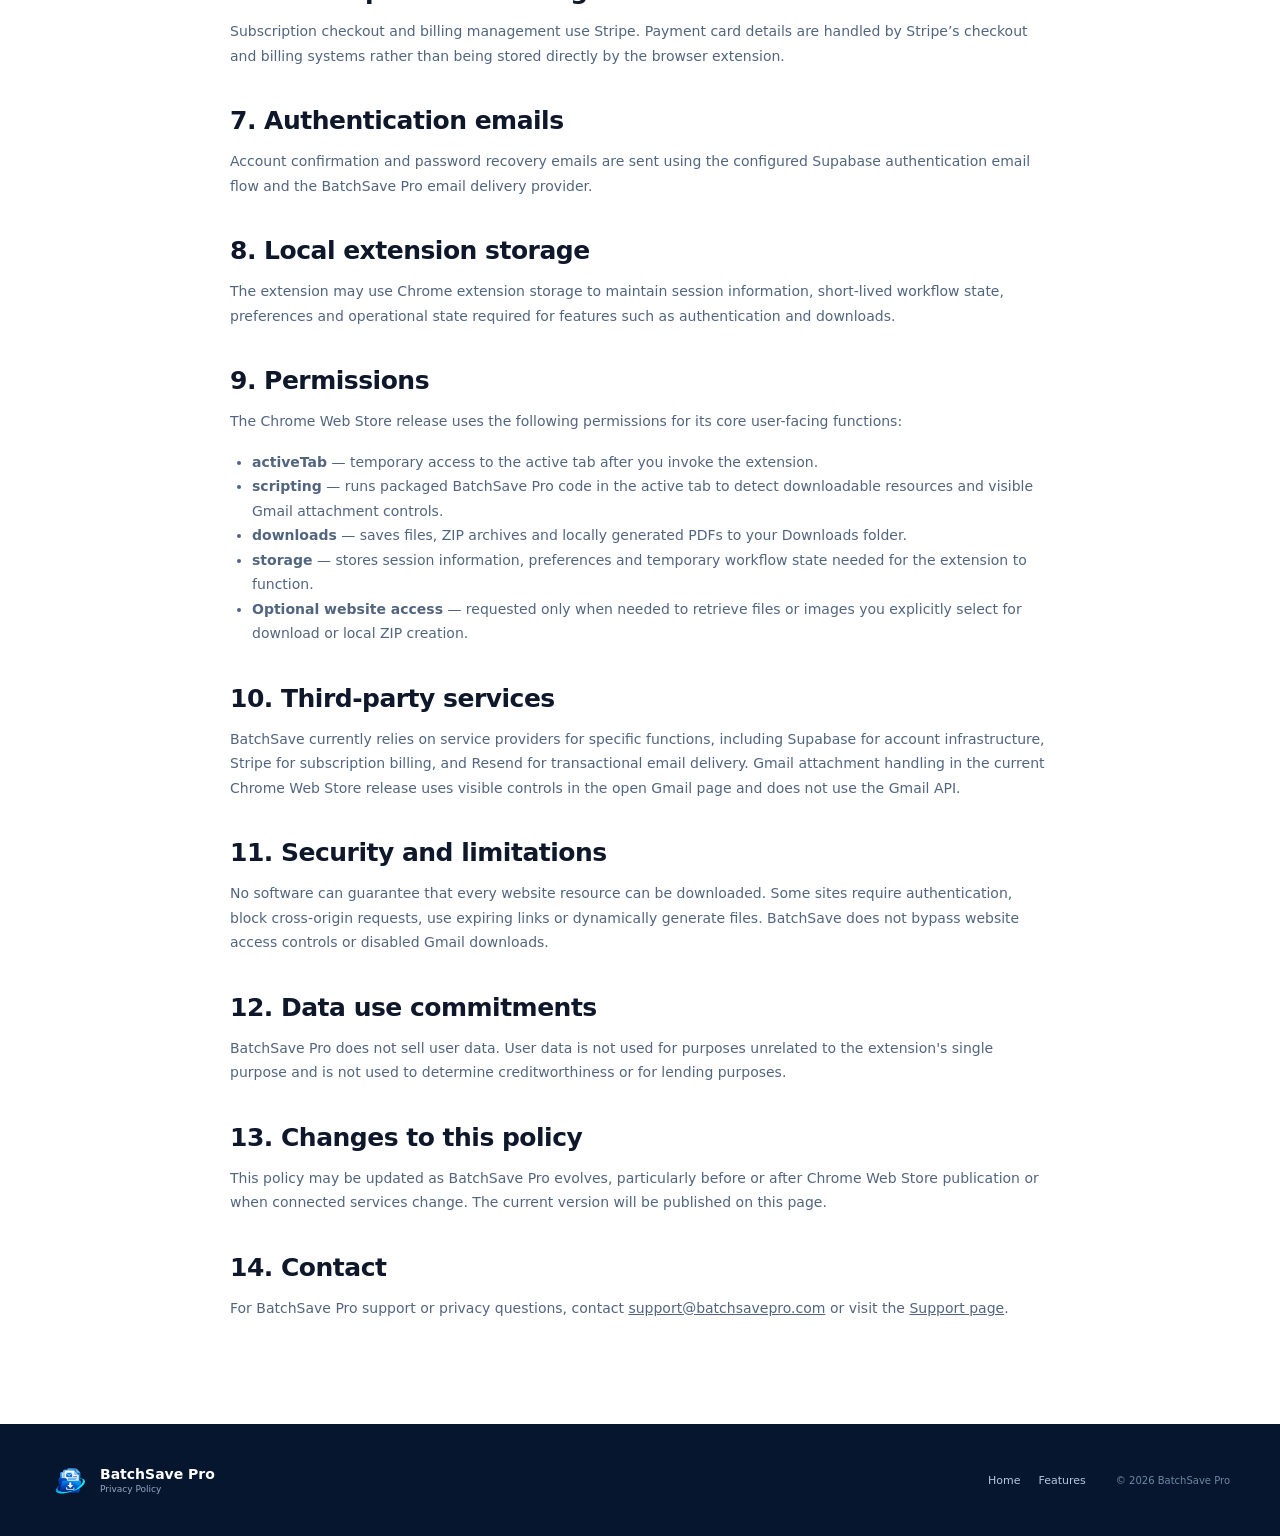
==== commit 035e64ca: "Use support@batchsavepro.com in privacy.html" ====
--- a/privacy.html
+++ b/privacy.html
@@ -93,7 +93,7 @@
     <p>This policy may be updated as BatchSave Pro evolves, particularly before or after Chrome Web Store publication or when connected services change. The current version will be published on this page.</p>
 
     <h2>14. Contact</h2>
-    <p>For BatchSave Pro support or privacy questions, contact <a href="mailto:svetoslavov.dev@gmail.com">svetoslavov.dev@gmail.com</a> or visit the <a href="support.html">Support page</a>.</p>
+    <p>For BatchSave Pro support or privacy questions, contact <a href="mailto:support@batchsavepro.com">support@batchsavepro.com</a> or visit the <a href="support.html">Support page</a>.</p>
   </article>
 </div>
 </main>
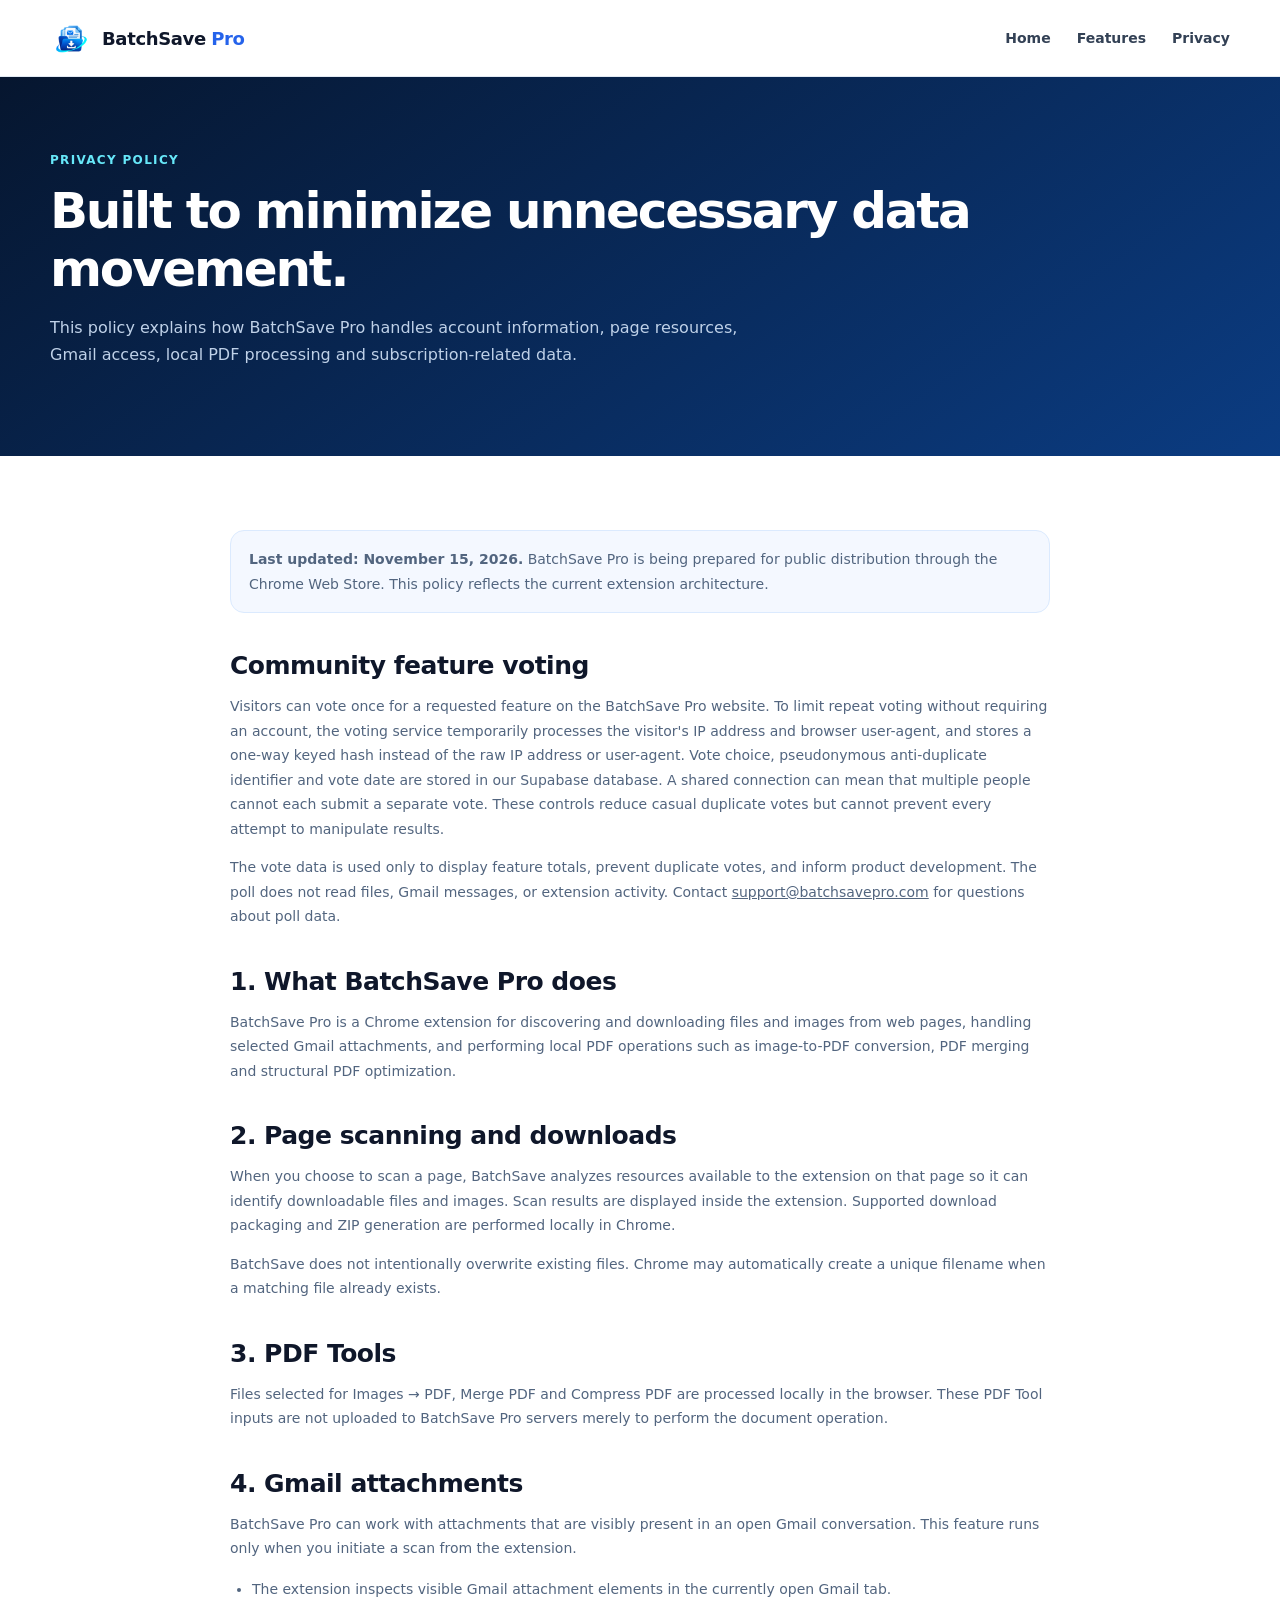
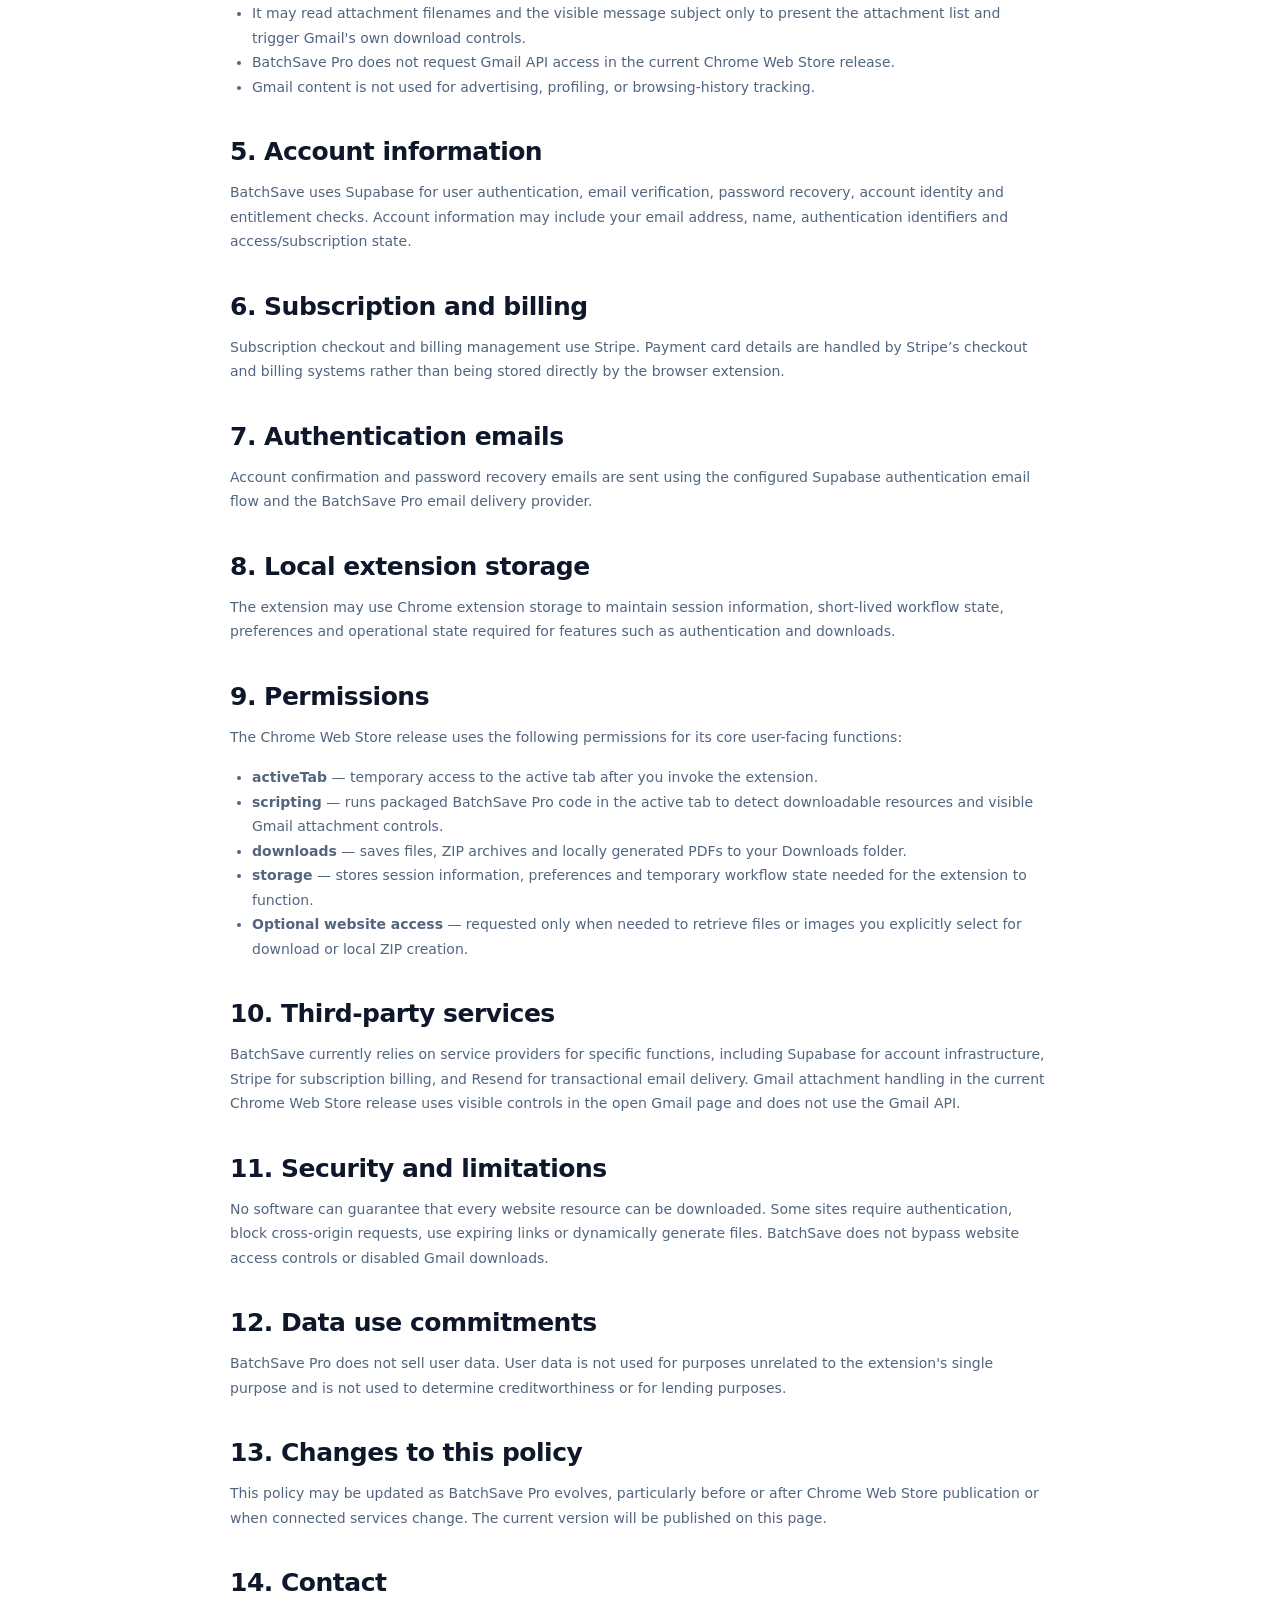
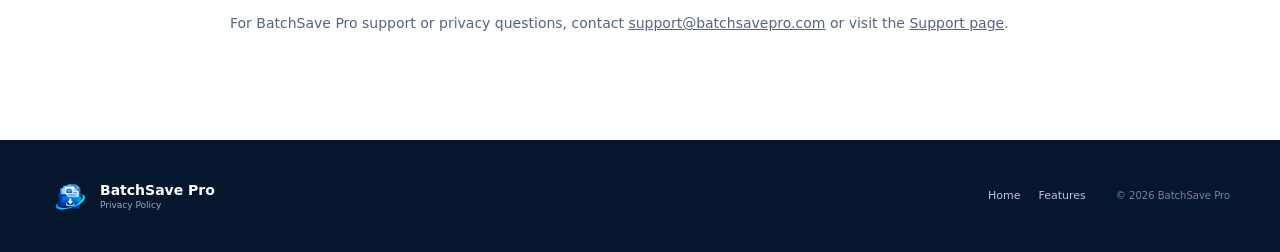
==== commit c6f6a81a: "Disclose privacy handling for one-vote community feature poll" ====
--- a/privacy.html
+++ b/privacy.html
@@ -37,7 +37,11 @@
 </section>
 <div class="container">
   <article class="policy">
-    <p class="notice"><strong>Last updated: November 9, 2026.</strong> BatchSave Pro is being prepared for public distribution through the Chrome Web Store. This policy reflects the current extension architecture.</p>
+    <p class="notice"><strong>Last updated: November 15, 2026.</strong> BatchSave Pro is being prepared for public distribution through the Chrome Web Store. This policy reflects the current extension architecture.</p>
+
+    <h2>Community feature voting</h2>
+    <p>Visitors can vote once for a requested feature on the BatchSave Pro website. To limit repeat voting without requiring an account, the voting service temporarily processes the visitor's IP address and browser user-agent, and stores a one-way keyed hash instead of the raw IP address or user-agent. Vote choice, pseudonymous anti-duplicate identifier and vote date are stored in our Supabase database. A shared connection can mean that multiple people cannot each submit a separate vote. These controls reduce casual duplicate votes but cannot prevent every attempt to manipulate results.</p>
+    <p>The vote data is used only to display feature totals, prevent duplicate votes, and inform product development. The poll does not read files, Gmail messages, or extension activity. Contact <a href="mailto:support@batchsavepro.com">support@batchsavepro.com</a> for questions about poll data.</p>
 
     <h2>1. What BatchSave Pro does</h2>
     <p>BatchSave Pro is a Chrome extension for discovering and downloading files and images from web pages, handling selected Gmail attachments, and performing local PDF operations such as image-to-PDF conversion, PDF merging and structural PDF optimization.</p>
--- a/styles.css
+++ b/styles.css
@@ -138,3 +138,54 @@
   .cta-card{grid-template-columns:1fr;text-align:left;padding:28px}.cta-card>img{width:58px;height:58px}
   .footer-grid{grid-template-columns:1fr}.footer-links{flex-wrap:wrap}
 }
+
+/* Founders launch campaign — responsive and tied to current Stripe availability */
+.founders-section{background:linear-gradient(180deg,#eef5ff 0%,#f9fbff 100%);padding-top:86px;padding-bottom:86px}
+.founders-grid{display:grid;grid-template-columns:repeat(4,minmax(0,1fr));gap:14px;margin:35px 0 22px}
+.founders-tier{display:flex;flex-direction:column;gap:14px;background:#fff;border:1px solid #dce7f8;border-radius:20px;padding:22px 17px;box-shadow:0 12px 30px rgba(15,53,120,.04);transition:border-color .2s,transform .2s}
+.founders-tier.is-current{border:2px solid #2563eb;transform:translateY(-4px);box-shadow:0 16px 35px rgba(37,99,235,.12)}
+.founders-tier.is-sold-out{opacity:.58}
+.founders-label{font-size:12px;color:#64748b;font-weight:750}
+.founders-tier>strong{font-size:35px;letter-spacing:-.045em;line-height:1.1;color:#123e8a}
+.founders-price{font-size:24px;font-weight:850;color:#0f172a}.founders-price small{font-size:12px;font-weight:500;color:#64748b}
+.founders-period{font-size:12px;color:#64748b}
+.founders-active{display:flex;align-items:center;justify-content:space-between;gap:22px;padding:28px;border-radius:22px;background:#071b45;color:#fff}
+.founders-active-label{font-size:10px;letter-spacing:.13em;color:#7dd3fc;font-weight:900}
+.founders-active h3{font-size:27px;margin:8px 0}.founders-active p{font-size:13px;line-height:1.6;color:#c5d5ee;max-width:550px;margin:0}
+.founders-code-area{display:grid;gap:12px;min-width:225px}.founders-code-row{display:flex;align-items:center;justify-content:space-between;gap:10px;border:1px solid rgba(255,255,255,.28);border-radius:11px;padding:8px 10px}
+.founders-code-row code{font-size:17px;font-weight:900;color:#fff}.founders-code-row button{border:0;border-radius:8px;background:#dbeafe;color:#123e8a;padding:10px;font-weight:800;cursor:pointer}.founders-code-row button:disabled{opacity:.55;cursor:not-allowed}
+.founders-install{text-decoration:none!important;text-align:center;justify-content:center}
+.founders-terms{font-size:12px;line-height:1.7;color:#64748b;margin:18px 3px 0}
+.store-button{text-decoration:none;display:inline-block;cursor:pointer}
+@media(max-width:980px){.founders-grid{grid-template-columns:repeat(2,minmax(0,1fr))}}
+@media(max-width:700px){.founders-grid{grid-template-columns:repeat(2,minmax(0,1fr));gap:10px}.founders-tier{padding:16px 12px}.founders-tier>strong{font-size:28px}.founders-price{font-size:20px}.founders-active{flex-direction:column;align-items:stretch;padding:22px}.founders-code-area{min-width:0}.founders-active h3{font-size:23px}}
+
+
+/* Community feature voting */
+.vote-section{background:linear-gradient(180deg,#f7faff 0%,#edf5ff 100%);padding-top:90px;padding-bottom:92px}
+.vote-section .section-heading{max-width:830px;margin-bottom:30px}
+.vote-section .section-heading p strong{color:#174ea6}
+.vote-meta{display:flex;align-items:center;justify-content:space-between;gap:12px;margin-bottom:21px;color:#64748b;font-size:13px;font-weight:650}
+.vote-goal{display:inline-flex;align-items:center;gap:8px;color:#174ea6;background:#e2edff;border:1px solid #cddffc;padding:9px 13px;border-radius:999px}
+.vote-grid{display:grid;grid-template-columns:repeat(2,minmax(0,1fr));gap:18px}
+.vote-card{display:flex;flex-direction:column;min-height:228px;padding:26px;border:1px solid #d6e3f7;border-radius:22px;background:#fff;box-shadow:0 12px 34px rgba(18,51,104,.045);transition:transform .2s,border-color .2s}
+.vote-card:hover{transform:translateY(-2px);border-color:#b2cdf6}
+.vote-card.is-voted{border-color:#2c74dd}
+.vote-card-head{display:flex;justify-content:space-between;align-items:center;gap:10px;margin-bottom:14px}
+.vote-card-label{color:#1d5baa;background:#edf4ff;font-size:11px;font-weight:800;padding:6px 10px;border-radius:999px}
+.vote-total{color:#0b2b62;font-size:14px;white-space:nowrap}
+.vote-card h3{font-size:22px;letter-spacing:-.03em;color:#10213c;margin:0 0 8px}
+.vote-card p{font-size:14px;line-height:1.6;color:#64748b;margin:0 0 24px}
+.vote-track{height:8px;background:#e8effa;border-radius:20px;overflow:hidden;margin-top:auto}
+.vote-fill{height:100%;background:linear-gradient(90deg,#2563eb,#38bdf8);border-radius:20px;transition:width .3s}
+.vote-card-actions{display:flex;justify-content:space-between;gap:14px;align-items:center;margin-top:17px}
+.vote-card-actions span{font-size:12px;color:#64748b;font-weight:650}
+.vote-button{border:0;border-radius:11px;background:#155cc8;color:#fff;padding:11px 16px;font-size:13px;font-weight:800;cursor:pointer;white-space:nowrap}
+.vote-button:hover:not(:disabled){background:#1049a1}
+.vote-button:disabled{background:#e8eff8;color:#5c718e;cursor:default}
+.vote-feedback{min-height:22px;margin:20px 0 0;text-align:center;font-weight:700;font-size:14px;color:#1557b1}
+.vote-feedback.is-error{color:#bd3030}
+.vote-disclaimer{text-align:center;color:#687993;font-size:12px;line-height:1.6;margin:11px auto 0;max-width:740px}
+.vote-disclaimer a{color:#155cc8}
+.vote-placeholder{grid-column:1/-1;text-align:center;padding:35px;color:#55677f;background:#fff;border:1px solid #dce7f6;border-radius:16px}
+@media(max-width:700px){.vote-grid{grid-template-columns:1fr}.vote-meta{align-items:flex-start;flex-direction:column}.vote-card{padding:22px;min-height:210px}.vote-section{padding-top:70px;padding-bottom:70px}}
